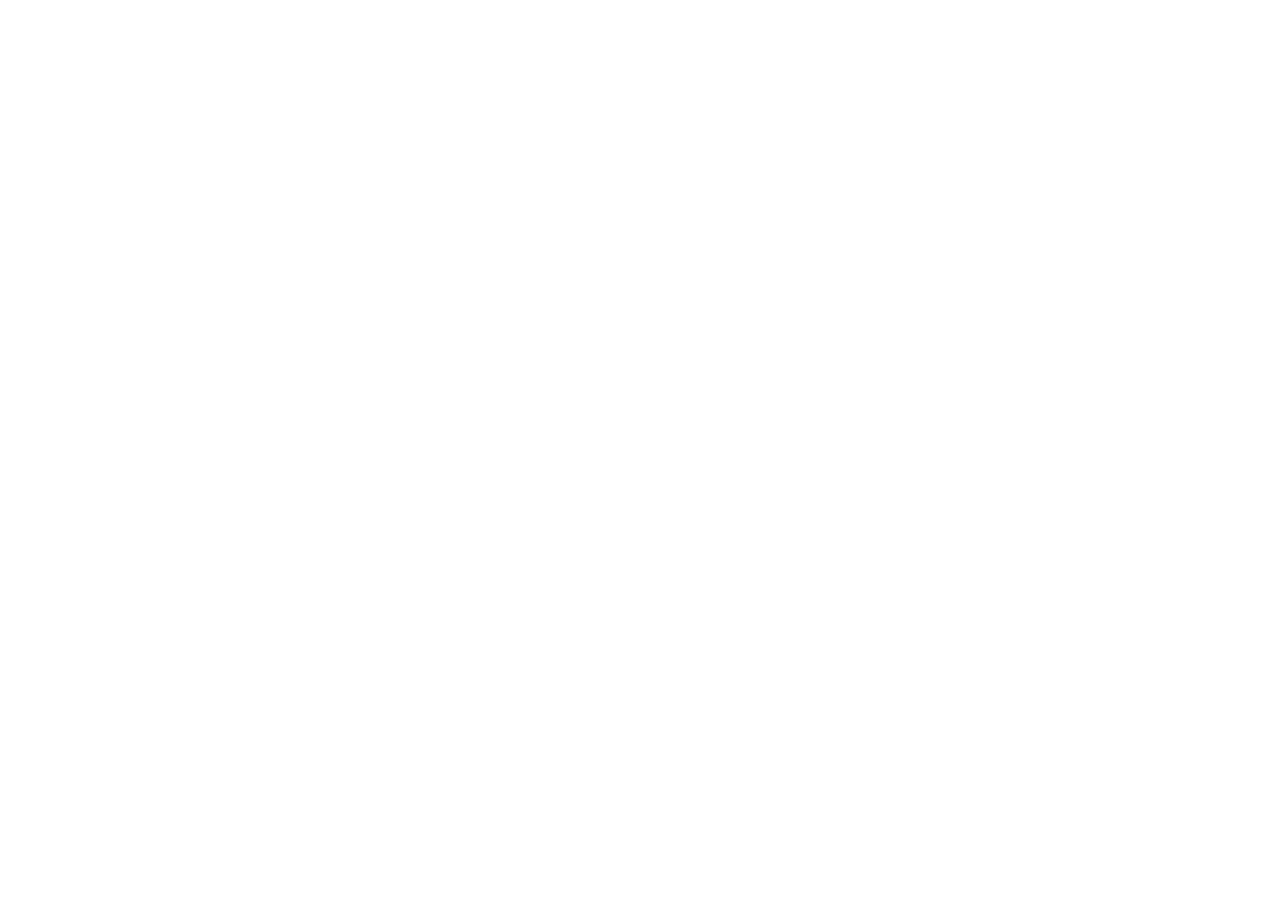
==== index.html @ d32bf558 "Initial commit" ====
<!doctype html>
<html>
  <head>
    <title>Translate Me Maybe!</title>
    <script src="//ajax.googleapis.com/ajax/libs/jquery/2.0.3/jquery.min.js"></script>
    <script src="app.js"></script>
  </head>
  <body>
    <div id="input"></div>
    <div id="output"></div>
  </body>
</html>
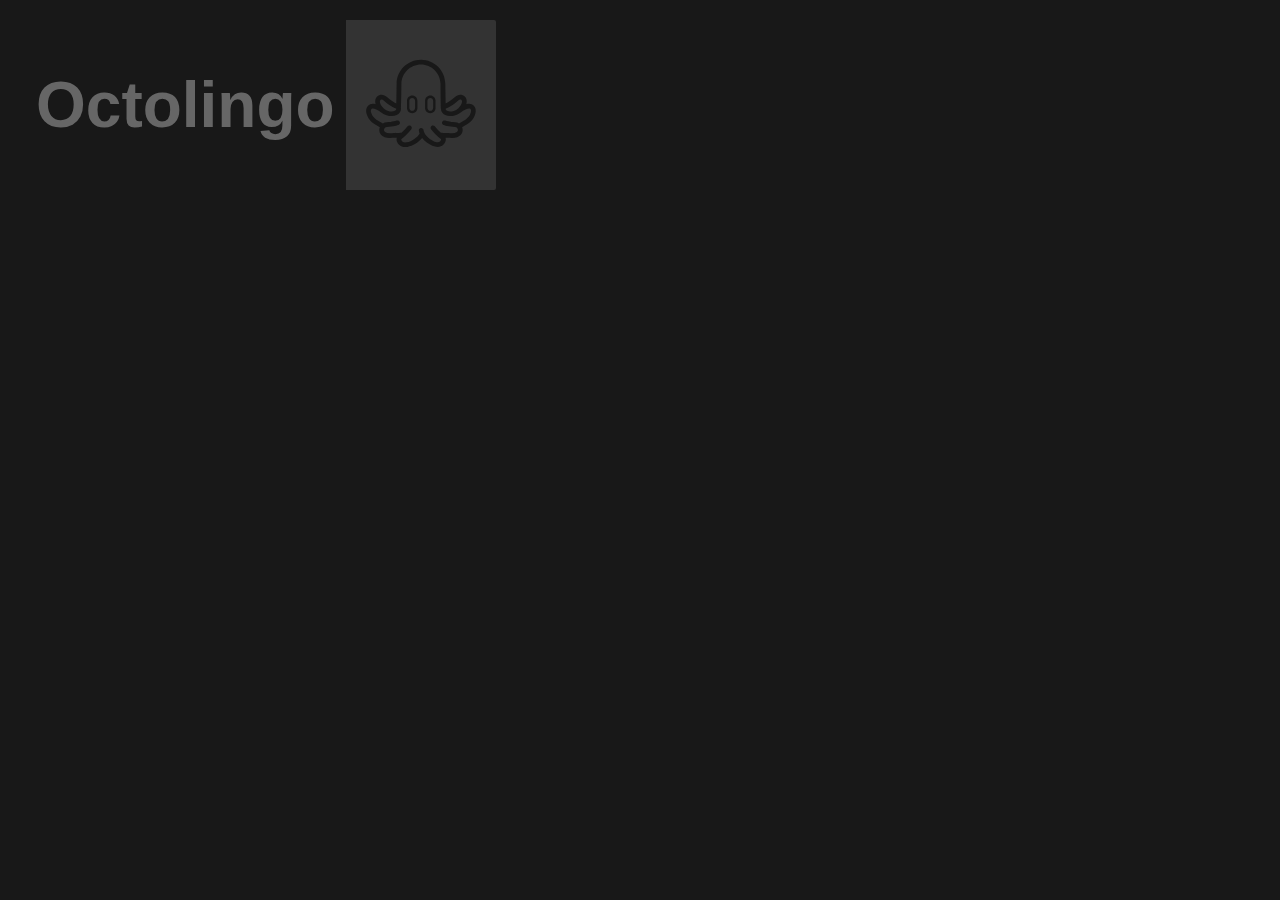
==== commit bb09e2e5: "Start landing page" ====
--- a/index.html
+++ b/index.html
@@ -1,12 +1,24 @@
 <!doctype html>
 <html>
   <head>
-    <title>Translate Me Maybe!</title>
-    <script src="//ajax.googleapis.com/ajax/libs/jquery/2.0.3/jquery.min.js"></script>
-    <script src="app.js"></script>
+    <title>Octolingo</title>
+    <link type="text/css" rel="stylesheet" href="normalize.css">
+    <link type="text/css" rel="stylesheet" href="index.css">
   </head>
   <body>
-    <div id="input"></div>
-    <div id="output"></div>
+    <article id="container">
+      <header class="title">
+        <h1 class="app-name">Octolingo</h1>
+        <div class="logo">
+          <svg xmlns="http://www.w3.org/2000/svg" xmlns:xlink="http://www.w3.org/1999/xlink" version="1.1" id="octolingo-logo" x="0px" y="0px" width="150px" height="170px" viewBox="0 0 100 100" enable-background="new 0 0 100 100" xml:space="preserve">
+              <g>
+                <path fill="#181818" d="M83.755,50.834c-0.767-0.354-1.901-0.523-3.522-0.081c0.634-2.24,0.009-3.988-1.062-5.021   c-1.785-1.722-4.676-1.507-6.722,0.498c-2.083,2.043-4.499,3.367-6.027,4.077l-0.224-12.98c0-8.926-7.262-16.189-16.188-16.189   c-0.011,0-0.023,0.001-0.035,0.001c-0.011,0-0.024-0.001-0.035-0.001c-8.926,0-16.188,7.263-16.188,16.162l-0.224,13.008   c-1.528-0.71-3.944-2.036-6.027-4.077c-2.046-2.005-4.936-2.22-6.721-0.498c-1.071,1.033-1.696,2.781-1.062,5.021   c-1.623-0.442-2.758-0.273-3.523,0.081c-2.629,1.215-3.42,3.96-2.115,7.341c1.392,3.609,3.892,5.541,8.478,7.924   c-0.232,0.582-0.368,1.208-0.375,1.859c-0.027,2.37,1.756,5.179,6.87,5.296c0.225,0.006,0.508,0.008,0.833,0.008   c1.071,0,2.601-0.028,4.019-0.078c-0.132,0.371-0.189,0.723-0.203,1.02c-0.058,1.252,0.556,2.586,1.684,3.659   c1.068,1.018,2.481,1.54,4.141,1.54c0.484,0,0.989-0.045,1.513-0.134c3.362-0.574,7.408-3.095,9.736-5.868   c1.551,2.025,3.855,3.924,6.741,5.079c1.296,0.518,2.512,0.776,3.612,0.776c1.483,0,2.754-0.467,3.726-1.394   c1.127-1.073,1.741-2.407,1.684-3.659c-0.014-0.295-0.07-0.645-0.202-1.016c1.335,0.048,2.754,0.074,3.762,0.074   c0.312,0,0.584-0.002,0.803-0.008c5.115-0.117,6.896-2.926,6.87-5.296c-0.008-0.651-0.144-1.277-0.376-1.857   c4.588-2.385,7.086-4.316,8.479-7.926C87.175,54.794,86.385,52.049,83.755,50.834z M74.631,48.457   c0.925-0.907,1.915-0.926,2.374-0.481c0.639,0.615,0.65,2.556-1.928,5.385c-0.027,0.029-0.048,0.067-0.073,0.099   c-0.213,0.15-0.422,0.297-0.643,0.462c-2.44,1.815-5.372,2.032-6.892,1.319c-0.7-0.329-0.929-0.762-1.009-1.072   c0.014-0.089,0.023-0.18,0.022-0.272l-0.004-0.22C67.889,53.123,71.528,51.499,74.631,48.457z M24.87,53.36   c-2.578-2.829-2.565-4.77-1.927-5.385c0.46-0.444,1.449-0.426,2.374,0.481c3.105,3.044,6.744,4.667,8.152,5.221l-0.004,0.218   c-0.002,0.095,0.008,0.186,0.022,0.274c-0.081,0.312-0.311,0.741-1.008,1.07c-1.521,0.715-4.453,0.496-6.891-1.32   c-0.221-0.164-0.433-0.312-0.646-0.463C24.917,53.426,24.897,53.39,24.87,53.36z M82.961,57.053   c-0.999,2.586-2.731,4.102-7.585,6.578c-0.77-0.506-1.668-0.805-2.618-0.805c-3.541,0-6.658-1.068-6.706-1.085   c-0.812-0.284-1.7,0.144-1.984,0.955c-0.286,0.812,0.141,1.701,0.953,1.987c0.146,0.052,3.637,1.262,7.737,1.262   c1.068,0,1.881,1.081,1.893,2.049c0.014,1.289-1.415,2.087-3.824,2.143c-1.639,0.041-6.04-0.076-7.321-0.248   c-0.084-0.012-0.166-0.012-0.248-0.01c-1.439-1.276-2.769-2.58-4.078-4.308c-0.521-0.686-1.497-0.819-2.184-0.299   c-0.686,0.521-0.82,1.499-0.3,2.185c2.037,2.686,4.12,4.462,6.328,6.341c0.014,0.014,0.029,0.024,0.046,0.036   c0.34,0.271,0.348,0.455,0.351,0.514c0.013,0.271-0.204,0.768-0.719,1.258c-1.062,1.011-3.172,0.323-4.028-0.022   c-3.604-1.443-6.871-4.952-6.993-7.512c-0.042-0.859-0.781-1.524-1.631-1.481c-0.86,0.04-1.525,0.771-1.483,1.631   c0.033,0.69,0.211,1.444,0.51,2.221c-1.386,2.256-5.307,5.197-8.564,5.755c-1.328,0.225-2.33,0.026-2.979-0.591   c-0.514-0.49-0.731-0.986-0.719-1.258c0.003-0.059,0.012-0.243,0.352-0.514c0.015-0.012,0.029-0.022,0.044-0.036   c2.206-1.878,4.289-3.651,6.329-6.341c0.521-0.686,0.387-1.663-0.3-2.185c-0.686-0.521-1.663-0.387-2.184,0.299   c-1.31,1.728-2.639,3.031-4.078,4.308c-0.082-0.002-0.164-0.002-0.249,0.01c-1.233,0.167-5.936,0.287-7.606,0.248   c-2.41-0.056-3.839-0.854-3.824-2.143c0.011-0.968,0.823-2.049,1.893-2.049c4.1,0,7.59-1.21,7.737-1.262   c0.812-0.286,1.238-1.172,0.955-1.985c-0.284-0.812-1.173-1.239-1.987-0.957c-0.031,0.012-3.155,1.085-6.705,1.085   c-0.951,0-1.85,0.299-2.619,0.805c-4.853-2.477-6.587-3.992-7.585-6.578c-1.032-2.673,0.093-3.192,0.515-3.39   c0.752-0.348,3.19,0.5,6.225,2.757c3.092,2.303,7.238,2.978,10.079,1.642c1.717-0.808,2.754-2.286,2.846-4.057   c0.202-3.88,0.284-16.148,0.289-16.679c0-7.196,5.843-13.05,13.034-13.069c7.191,0.02,13.036,5.873,13.036,13.08   c0.003,0.52,0.086,12.789,0.287,16.668c0.093,1.771,1.129,3.249,2.846,4.057c2.842,1.336,6.986,0.661,10.079-1.642   c3.034-2.257,5.472-3.104,6.225-2.757C82.87,53.86,83.993,54.38,82.961,57.053z"/>
+                <path fill="#181818" d="M44.141,45.028c-1.916,0-3.474,1.56-3.474,3.475v4.775c0,1.915,1.558,3.474,3.474,3.474   s3.475-1.559,3.475-3.474v-4.775C47.616,46.588,46.057,45.028,44.141,45.028z M46.057,53.278c0,1.058-0.859,1.915-1.916,1.915   c-1.056,0-1.916-0.857-1.916-1.915v-4.775c0-1.055,0.86-1.915,1.916-1.915c1.057,0,1.916,0.86,1.916,1.915V53.278z"/>
+                <path fill="#181818" d="M56.199,45.028c-1.917,0-3.475,1.56-3.475,3.475v4.775c0,1.915,1.558,3.474,3.475,3.474   c1.915,0,3.474-1.559,3.474-3.474v-4.775C59.673,46.588,58.114,45.028,56.199,45.028z M58.114,53.278   c0,1.058-0.859,1.915-1.915,1.915c-1.057,0-1.917-0.857-1.917-1.915v-4.775c0-1.055,0.86-1.915,1.917-1.915   c1.056,0,1.915,0.86,1.915,1.915V53.278z"/>
+              </g>
+          </svg>
+        </div>
+      </header>
+    </article>
   </body>
 </html>--- a/index.css
+++ b/index.css
@@ -0,0 +1,77 @@
+* {
+  box-sizing: border-box;
+}
+
+body {
+  background-color: rgb(24, 24, 24);
+  color: rgb(204, 204, 204);
+  font-size: 14px;
+  font-family: "Roboto", arial, sans-serif;
+}
+
+.title {
+  -webkit-user-select: none;
+  cursor: pointer;
+  position: absolute;
+  top: 18px;
+  left: 18px;
+  z-index: 100;
+  border: 2px solid rgba(51, 51, 51, 0);
+  border-radius: 2px;
+}
+
+.title .app-name {
+  color: rgb(102, 102, 102);
+  padding: 5px;
+  padding-right: 35px;
+}
+
+
+.title .logo {
+  background-color: rgb(51, 51, 51);
+  position: absolute;
+
+  border-top-right-radius:2px;
+  border-bottom-right-radius:2px;
+  top: 0;
+  right: 0;
+  bottom: 0;
+}
+
+.title .logo svg {
+  margin-top: -2px;
+}
+
+.title:hover {
+  border: 2px solid rgb(15, 175, 88);
+}
+
+.title:hover .logo {
+  background-color: rgb(15, 175, 88);
+  border-top-right-radius:0px;
+  border-bottom-right-radius:0px;
+}
+
+.title:hover .app-name {
+  color: rgb(204, 204, 204);
+}
+
+
+.title {
+  width: 480px;
+  text-align: left;
+}
+
+.title .app-name {
+  font-size: 4rem;
+  padding-left: 1rem;
+}
+
+#container {
+  display: block;
+  margin: 0 auto;
+  font-family: "Roboto", arial, sans-serif;
+  width: 480px;
+  text-align: center;
+  height: 100%;
+}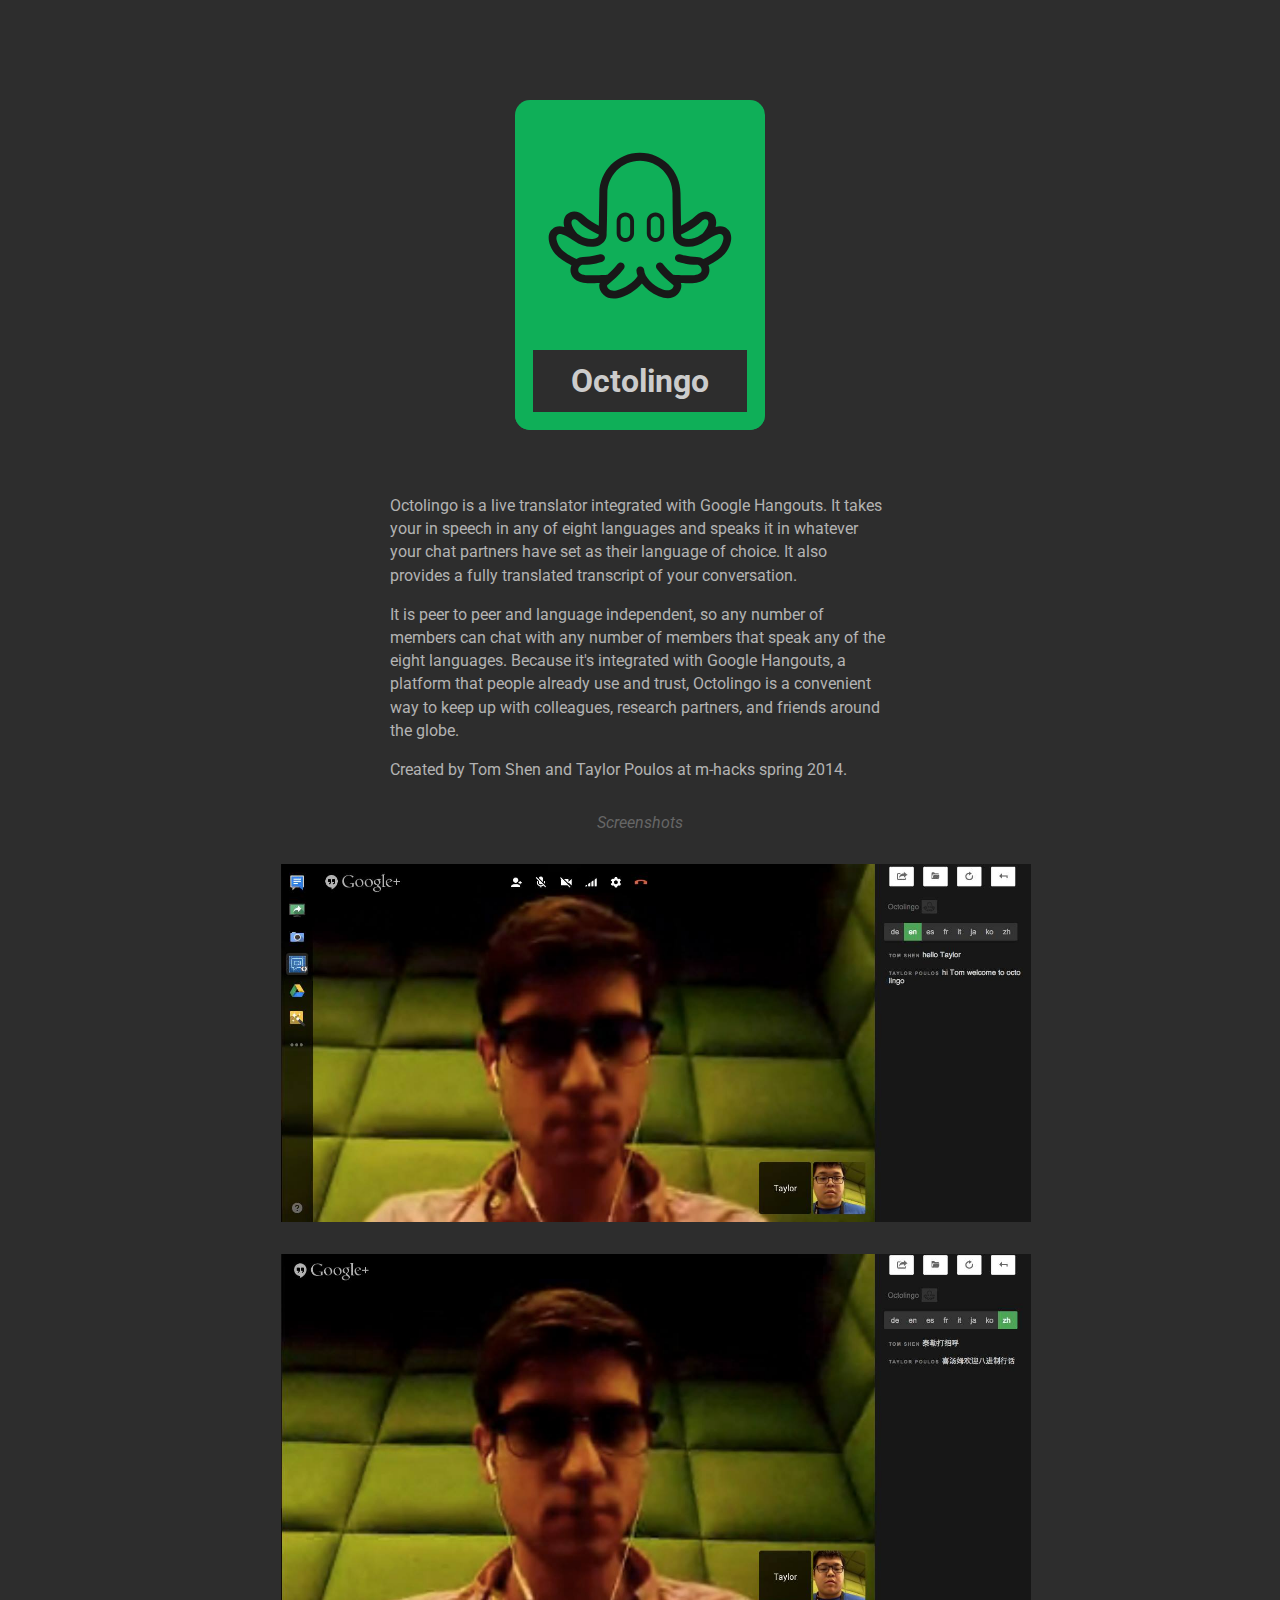
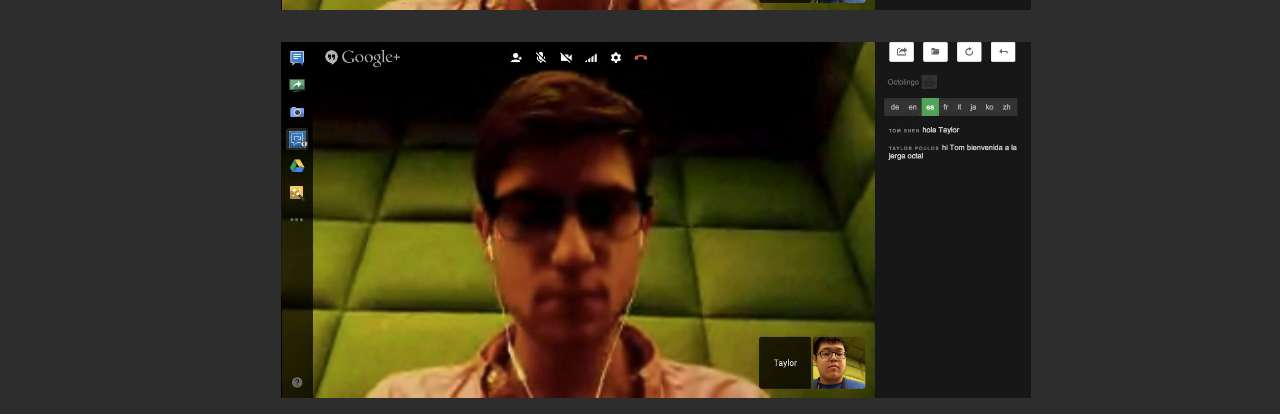
==== commit 65a71cbb: "Moved directories" ====
--- a/index.html
+++ b/index.html
@@ -1,24 +1,38 @@
-<!doctype html>
-<html>
-  <head>
-    <title>Octolingo</title>
-    <link type="text/css" rel="stylesheet" href="normalize.css">
-    <link type="text/css" rel="stylesheet" href="index.css">
-  </head>
-  <body>
-    <article id="container">
-      <header class="title">
-        <h1 class="app-name">Octolingo</h1>
-        <div class="logo">
-          <svg xmlns="http://www.w3.org/2000/svg" xmlns:xlink="http://www.w3.org/1999/xlink" version="1.1" id="octolingo-logo" x="0px" y="0px" width="150px" height="170px" viewBox="0 0 100 100" enable-background="new 0 0 100 100" xml:space="preserve">
-              <g>
-                <path fill="#181818" d="M83.755,50.834c-0.767-0.354-1.901-0.523-3.522-0.081c0.634-2.24,0.009-3.988-1.062-5.021   c-1.785-1.722-4.676-1.507-6.722,0.498c-2.083,2.043-4.499,3.367-6.027,4.077l-0.224-12.98c0-8.926-7.262-16.189-16.188-16.189   c-0.011,0-0.023,0.001-0.035,0.001c-0.011,0-0.024-0.001-0.035-0.001c-8.926,0-16.188,7.263-16.188,16.162l-0.224,13.008   c-1.528-0.71-3.944-2.036-6.027-4.077c-2.046-2.005-4.936-2.22-6.721-0.498c-1.071,1.033-1.696,2.781-1.062,5.021   c-1.623-0.442-2.758-0.273-3.523,0.081c-2.629,1.215-3.42,3.96-2.115,7.341c1.392,3.609,3.892,5.541,8.478,7.924   c-0.232,0.582-0.368,1.208-0.375,1.859c-0.027,2.37,1.756,5.179,6.87,5.296c0.225,0.006,0.508,0.008,0.833,0.008   c1.071,0,2.601-0.028,4.019-0.078c-0.132,0.371-0.189,0.723-0.203,1.02c-0.058,1.252,0.556,2.586,1.684,3.659   c1.068,1.018,2.481,1.54,4.141,1.54c0.484,0,0.989-0.045,1.513-0.134c3.362-0.574,7.408-3.095,9.736-5.868   c1.551,2.025,3.855,3.924,6.741,5.079c1.296,0.518,2.512,0.776,3.612,0.776c1.483,0,2.754-0.467,3.726-1.394   c1.127-1.073,1.741-2.407,1.684-3.659c-0.014-0.295-0.07-0.645-0.202-1.016c1.335,0.048,2.754,0.074,3.762,0.074   c0.312,0,0.584-0.002,0.803-0.008c5.115-0.117,6.896-2.926,6.87-5.296c-0.008-0.651-0.144-1.277-0.376-1.857   c4.588-2.385,7.086-4.316,8.479-7.926C87.175,54.794,86.385,52.049,83.755,50.834z M74.631,48.457   c0.925-0.907,1.915-0.926,2.374-0.481c0.639,0.615,0.65,2.556-1.928,5.385c-0.027,0.029-0.048,0.067-0.073,0.099   c-0.213,0.15-0.422,0.297-0.643,0.462c-2.44,1.815-5.372,2.032-6.892,1.319c-0.7-0.329-0.929-0.762-1.009-1.072   c0.014-0.089,0.023-0.18,0.022-0.272l-0.004-0.22C67.889,53.123,71.528,51.499,74.631,48.457z M24.87,53.36   c-2.578-2.829-2.565-4.77-1.927-5.385c0.46-0.444,1.449-0.426,2.374,0.481c3.105,3.044,6.744,4.667,8.152,5.221l-0.004,0.218   c-0.002,0.095,0.008,0.186,0.022,0.274c-0.081,0.312-0.311,0.741-1.008,1.07c-1.521,0.715-4.453,0.496-6.891-1.32   c-0.221-0.164-0.433-0.312-0.646-0.463C24.917,53.426,24.897,53.39,24.87,53.36z M82.961,57.053   c-0.999,2.586-2.731,4.102-7.585,6.578c-0.77-0.506-1.668-0.805-2.618-0.805c-3.541,0-6.658-1.068-6.706-1.085   c-0.812-0.284-1.7,0.144-1.984,0.955c-0.286,0.812,0.141,1.701,0.953,1.987c0.146,0.052,3.637,1.262,7.737,1.262   c1.068,0,1.881,1.081,1.893,2.049c0.014,1.289-1.415,2.087-3.824,2.143c-1.639,0.041-6.04-0.076-7.321-0.248   c-0.084-0.012-0.166-0.012-0.248-0.01c-1.439-1.276-2.769-2.58-4.078-4.308c-0.521-0.686-1.497-0.819-2.184-0.299   c-0.686,0.521-0.82,1.499-0.3,2.185c2.037,2.686,4.12,4.462,6.328,6.341c0.014,0.014,0.029,0.024,0.046,0.036   c0.34,0.271,0.348,0.455,0.351,0.514c0.013,0.271-0.204,0.768-0.719,1.258c-1.062,1.011-3.172,0.323-4.028-0.022   c-3.604-1.443-6.871-4.952-6.993-7.512c-0.042-0.859-0.781-1.524-1.631-1.481c-0.86,0.04-1.525,0.771-1.483,1.631   c0.033,0.69,0.211,1.444,0.51,2.221c-1.386,2.256-5.307,5.197-8.564,5.755c-1.328,0.225-2.33,0.026-2.979-0.591   c-0.514-0.49-0.731-0.986-0.719-1.258c0.003-0.059,0.012-0.243,0.352-0.514c0.015-0.012,0.029-0.022,0.044-0.036   c2.206-1.878,4.289-3.651,6.329-6.341c0.521-0.686,0.387-1.663-0.3-2.185c-0.686-0.521-1.663-0.387-2.184,0.299   c-1.31,1.728-2.639,3.031-4.078,4.308c-0.082-0.002-0.164-0.002-0.249,0.01c-1.233,0.167-5.936,0.287-7.606,0.248   c-2.41-0.056-3.839-0.854-3.824-2.143c0.011-0.968,0.823-2.049,1.893-2.049c4.1,0,7.59-1.21,7.737-1.262   c0.812-0.286,1.238-1.172,0.955-1.985c-0.284-0.812-1.173-1.239-1.987-0.957c-0.031,0.012-3.155,1.085-6.705,1.085   c-0.951,0-1.85,0.299-2.619,0.805c-4.853-2.477-6.587-3.992-7.585-6.578c-1.032-2.673,0.093-3.192,0.515-3.39   c0.752-0.348,3.19,0.5,6.225,2.757c3.092,2.303,7.238,2.978,10.079,1.642c1.717-0.808,2.754-2.286,2.846-4.057   c0.202-3.88,0.284-16.148,0.289-16.679c0-7.196,5.843-13.05,13.034-13.069c7.191,0.02,13.036,5.873,13.036,13.08   c0.003,0.52,0.086,12.789,0.287,16.668c0.093,1.771,1.129,3.249,2.846,4.057c2.842,1.336,6.986,0.661,10.079-1.642   c3.034-2.257,5.472-3.104,6.225-2.757C82.87,53.86,83.993,54.38,82.961,57.053z"/>
-                <path fill="#181818" d="M44.141,45.028c-1.916,0-3.474,1.56-3.474,3.475v4.775c0,1.915,1.558,3.474,3.474,3.474   s3.475-1.559,3.475-3.474v-4.775C47.616,46.588,46.057,45.028,44.141,45.028z M46.057,53.278c0,1.058-0.859,1.915-1.916,1.915   c-1.056,0-1.916-0.857-1.916-1.915v-4.775c0-1.055,0.86-1.915,1.916-1.915c1.057,0,1.916,0.86,1.916,1.915V53.278z"/>
-                <path fill="#181818" d="M56.199,45.028c-1.917,0-3.475,1.56-3.475,3.475v4.775c0,1.915,1.558,3.474,3.475,3.474   c1.915,0,3.474-1.559,3.474-3.474v-4.775C59.673,46.588,58.114,45.028,56.199,45.028z M58.114,53.278   c0,1.058-0.859,1.915-1.915,1.915c-1.057,0-1.917-0.857-1.917-1.915v-4.775c0-1.055,0.86-1.915,1.917-1.915   c1.056,0,1.915,0.86,1.915,1.915V53.278z"/>
-              </g>
-          </svg>
-        </div>
-      </header>
-    </article>
-  </body>
+ <html>
+ <head>
+ 	<title>Octolingo :: Live Translator</title>
+	<link rel="stylesheet" type="text/css" href="style-web.css">
+
+	<link href='http://fonts.googleapis.com/css?family=Roboto:400,700' rel='stylesheet' type='text/css'>
+	 
+	<script src="https://ajax.googleapis.com/ajax/libs/jquery/1.10.2/jquery.min.js"></script>
+ </head>
+ <body>
+ 	<div class="brand">
+		<div class="logo">
+			<svg xmlns="http://www.w3.org/2000/svg" xmlns:xlink="http://www.w3.org/1999/xlink" version="1.1" id="octolingo-logo" x="0px" y="0px" width="250px" height="250px" viewBox="0 0 100 100" enable-background="new 0 0 100 100" xml:space="preserve">
+			<g>
+				<path fill="#181818" d="M83.755,50.834c-0.767-0.354-1.901-0.523-3.522-0.081c0.634-2.24,0.009-3.988-1.062-5.021   c-1.785-1.722-4.676-1.507-6.722,0.498c-2.083,2.043-4.499,3.367-6.027,4.077l-0.224-12.98c0-8.926-7.262-16.189-16.188-16.189   c-0.011,0-0.023,0.001-0.035,0.001c-0.011,0-0.024-0.001-0.035-0.001c-8.926,0-16.188,7.263-16.188,16.162l-0.224,13.008   c-1.528-0.71-3.944-2.036-6.027-4.077c-2.046-2.005-4.936-2.22-6.721-0.498c-1.071,1.033-1.696,2.781-1.062,5.021   c-1.623-0.442-2.758-0.273-3.523,0.081c-2.629,1.215-3.42,3.96-2.115,7.341c1.392,3.609,3.892,5.541,8.478,7.924   c-0.232,0.582-0.368,1.208-0.375,1.859c-0.027,2.37,1.756,5.179,6.87,5.296c0.225,0.006,0.508,0.008,0.833,0.008   c1.071,0,2.601-0.028,4.019-0.078c-0.132,0.371-0.189,0.723-0.203,1.02c-0.058,1.252,0.556,2.586,1.684,3.659   c1.068,1.018,2.481,1.54,4.141,1.54c0.484,0,0.989-0.045,1.513-0.134c3.362-0.574,7.408-3.095,9.736-5.868   c1.551,2.025,3.855,3.924,6.741,5.079c1.296,0.518,2.512,0.776,3.612,0.776c1.483,0,2.754-0.467,3.726-1.394   c1.127-1.073,1.741-2.407,1.684-3.659c-0.014-0.295-0.07-0.645-0.202-1.016c1.335,0.048,2.754,0.074,3.762,0.074   c0.312,0,0.584-0.002,0.803-0.008c5.115-0.117,6.896-2.926,6.87-5.296c-0.008-0.651-0.144-1.277-0.376-1.857   c4.588-2.385,7.086-4.316,8.479-7.926C87.175,54.794,86.385,52.049,83.755,50.834z M74.631,48.457   c0.925-0.907,1.915-0.926,2.374-0.481c0.639,0.615,0.65,2.556-1.928,5.385c-0.027,0.029-0.048,0.067-0.073,0.099   c-0.213,0.15-0.422,0.297-0.643,0.462c-2.44,1.815-5.372,2.032-6.892,1.319c-0.7-0.329-0.929-0.762-1.009-1.072   c0.014-0.089,0.023-0.18,0.022-0.272l-0.004-0.22C67.889,53.123,71.528,51.499,74.631,48.457z M24.87,53.36   c-2.578-2.829-2.565-4.77-1.927-5.385c0.46-0.444,1.449-0.426,2.374,0.481c3.105,3.044,6.744,4.667,8.152,5.221l-0.004,0.218   c-0.002,0.095,0.008,0.186,0.022,0.274c-0.081,0.312-0.311,0.741-1.008,1.07c-1.521,0.715-4.453,0.496-6.891-1.32   c-0.221-0.164-0.433-0.312-0.646-0.463C24.917,53.426,24.897,53.39,24.87,53.36z M82.961,57.053   c-0.999,2.586-2.731,4.102-7.585,6.578c-0.77-0.506-1.668-0.805-2.618-0.805c-3.541,0-6.658-1.068-6.706-1.085   c-0.812-0.284-1.7,0.144-1.984,0.955c-0.286,0.812,0.141,1.701,0.953,1.987c0.146,0.052,3.637,1.262,7.737,1.262   c1.068,0,1.881,1.081,1.893,2.049c0.014,1.289-1.415,2.087-3.824,2.143c-1.639,0.041-6.04-0.076-7.321-0.248   c-0.084-0.012-0.166-0.012-0.248-0.01c-1.439-1.276-2.769-2.58-4.078-4.308c-0.521-0.686-1.497-0.819-2.184-0.299   c-0.686,0.521-0.82,1.499-0.3,2.185c2.037,2.686,4.12,4.462,6.328,6.341c0.014,0.014,0.029,0.024,0.046,0.036   c0.34,0.271,0.348,0.455,0.351,0.514c0.013,0.271-0.204,0.768-0.719,1.258c-1.062,1.011-3.172,0.323-4.028-0.022   c-3.604-1.443-6.871-4.952-6.993-7.512c-0.042-0.859-0.781-1.524-1.631-1.481c-0.86,0.04-1.525,0.771-1.483,1.631   c0.033,0.69,0.211,1.444,0.51,2.221c-1.386,2.256-5.307,5.197-8.564,5.755c-1.328,0.225-2.33,0.026-2.979-0.591   c-0.514-0.49-0.731-0.986-0.719-1.258c0.003-0.059,0.012-0.243,0.352-0.514c0.015-0.012,0.029-0.022,0.044-0.036   c2.206-1.878,4.289-3.651,6.329-6.341c0.521-0.686,0.387-1.663-0.3-2.185c-0.686-0.521-1.663-0.387-2.184,0.299   c-1.31,1.728-2.639,3.031-4.078,4.308c-0.082-0.002-0.164-0.002-0.249,0.01c-1.233,0.167-5.936,0.287-7.606,0.248   c-2.41-0.056-3.839-0.854-3.824-2.143c0.011-0.968,0.823-2.049,1.893-2.049c4.1,0,7.59-1.21,7.737-1.262   c0.812-0.286,1.238-1.172,0.955-1.985c-0.284-0.812-1.173-1.239-1.987-0.957c-0.031,0.012-3.155,1.085-6.705,1.085   c-0.951,0-1.85,0.299-2.619,0.805c-4.853-2.477-6.587-3.992-7.585-6.578c-1.032-2.673,0.093-3.192,0.515-3.39   c0.752-0.348,3.19,0.5,6.225,2.757c3.092,2.303,7.238,2.978,10.079,1.642c1.717-0.808,2.754-2.286,2.846-4.057   c0.202-3.88,0.284-16.148,0.289-16.679c0-7.196,5.843-13.05,13.034-13.069c7.191,0.02,13.036,5.873,13.036,13.08   c0.003,0.52,0.086,12.789,0.287,16.668c0.093,1.771,1.129,3.249,2.846,4.057c2.842,1.336,6.986,0.661,10.079-1.642   c3.034-2.257,5.472-3.104,6.225-2.757C82.87,53.86,83.993,54.38,82.961,57.053z"/>
+				<path fill="#181818" d="M44.141,45.028c-1.916,0-3.474,1.56-3.474,3.475v4.775c0,1.915,1.558,3.474,3.474,3.474   s3.475-1.559,3.475-3.474v-4.775C47.616,46.588,46.057,45.028,44.141,45.028z M46.057,53.278c0,1.058-0.859,1.915-1.916,1.915   c-1.056,0-1.916-0.857-1.916-1.915v-4.775c0-1.055,0.86-1.915,1.916-1.915c1.057,0,1.916,0.86,1.916,1.915V53.278z"/>
+				<path fill="#181818" d="M56.199,45.028c-1.917,0-3.475,1.56-3.475,3.475v4.775c0,1.915,1.558,3.474,3.475,3.474   c1.915,0,3.474-1.559,3.474-3.474v-4.775C59.673,46.588,58.114,45.028,56.199,45.028z M58.114,53.278   c0,1.058-0.859,1.915-1.915,1.915c-1.057,0-1.917-0.857-1.917-1.915v-4.775c0-1.055,0.86-1.915,1.917-1.915   c1.056,0,1.915,0.86,1.915,1.915V53.278z"/>
+			</g>
+			</svg>
+		</div>
+		<div class="app-name">Octolingo</div>
+	</div>
+	<div class="description">
+		<p>Octolingo is a live translator integrated with Google Hangouts. It takes your in speech in any of eight languages and speaks it in whatever your chat partners have set as their language of choice. It also provides a fully translated transcript of your conversation.
+		
+		<p>It is peer to peer and language independent, so any number of members can chat with any number of members that speak any of the eight languages. Because it's integrated with Google Hangouts, a platform that people already use and trust, Octolingo is a convenient way to keep up with colleagues, research partners, and friends around the globe.
+
+		<p>Created by Tom Shen and Taylor Poulos at m-hacks spring 2014.
+	</div>
+
+	<div class="screenshots">
+		<div class="screenshots-title">Screenshots</div>
+		<img src="shot_1.jpg">
+		<img src="shot_2.jpg">
+		<img src="shot_3.jpg">
+	</div>
+</body>
 </html>--- a/style-web.css
+++ b/style-web.css
@@ -0,0 +1,158 @@
+body { 
+	background-color: rgb(45, 45, 45);
+	font-family: "Roboto", arial, sans-serif;
+	color: rgb(204, 204, 204);
+	font-size: 16px;
+	width: 500px;
+	margin: auto;
+	padding-top: 100px;
+}
+
+.brand {
+	margin-bottom: 64px;
+}
+
+.logo {
+	background-color: rgb(15, 175, 88);
+	width: 250px;
+	height: 250px;
+	margin: auto;
+	border-top-left-radius: 15px;
+	border-top-right-radius: 15px;
+}
+
+.app-name {
+	width: 214px;
+	border-bottom: 18px solid rgb(15, 175, 88);
+	border-left: 18px solid rgb(15, 175, 88);
+	border-right: 18px solid rgb(15, 175, 88);
+	border-bottom-left-radius: 15px;
+	border-bottom-right-radius: 15px;
+
+	text-align: center;
+	margin: auto;
+	font-size: 32px;
+	font-weight: bold;
+	padding: 12px 0px;
+
+
+	-webkit-user-select: none;
+}
+
+p {
+	color:rgb(179, 179 ,179);
+	line-height: 1.45;
+}
+
+img {
+	width: 750;
+	margin-left: -125;
+	padding: 16px;
+}
+
+.screenshots-title {
+	padding: 1em;
+	text-align: center;	
+	font-style: italic;
+	color: rgb(102, 102, 102);
+}
+
+.title {
+	-webkit-user-select: none;
+	cursor: pointer;
+	position: absolute;
+	top: 18px;
+	left: 18px;
+	z-index: 100;
+	border: 2px solid rgba(51, 51, 51, 0);
+	border-radius: 2px;
+}
+
+.title .app-name {
+	color: rgb(102, 102, 102);
+	padding: 5px;
+	padding-right: 35px;
+}
+
+
+.title .logo {
+	background-color: rgb(51, 51, 51);
+	position: absolute;
+
+	border-top-right-radius:2px;
+	border-bottom-right-radius:2px;
+	top: 0;
+	right: 0;
+	bottom: 0;
+}
+
+.title:hover {
+	border: 2px solid rgb(15, 175, 88);
+}
+
+.title:hover .logo {
+	background-color: rgb(15, 175, 88);
+	border-top-right-radius:0px;
+	border-bottom-right-radius:0px;
+}
+
+.title:hover .app-name {
+	color: rgb(204, 204, 204);
+}
+
+.language-selector {
+	position: absolute;
+	top: 64px;
+	left: 18px;
+	list-style-type: none;
+	z-index: 100;
+}
+
+.language-selector li {
+	-webkit-user-select: none;
+	display: inline-block;
+	color: rgb(179, 179 ,179);
+	background-color: rgb(51, 51, 51);
+	margin: 0;
+	padding: 9px;
+	cursor: pointer;
+}
+
+.language-selector li:first-child {
+	border-top-left-radius:2px;
+	border-bottom-left-radius:2px;
+	padding-left: 13px;
+}
+.language-selector li:last-child {
+	border-top-right-radius:2px;
+	border-bottom-right-radius:2px;
+	padding-right: 13px;
+}
+
+.language-selector li.is-selected, .language-selector li:hover {
+	background-color: rgb(15, 175, 88);
+	color: white;
+}
+
+.chat-window {
+	position: absolute;
+	overflow-y: auto;
+	padding-bottom: 9px;
+	padding-left: 18px;
+	padding-top: 36px;
+	top: 72px;
+	bottom: 0;
+	z-index: 0;
+}
+
+.chat-element {
+	padding: 9px 0px;
+}
+
+.chat-sender {
+	text-transform: uppercase;
+	font-size: 0.61em;
+	letter-spacing: 0.2em;
+	color: rgb(128, 128 ,128);
+	font-weight: 700;
+}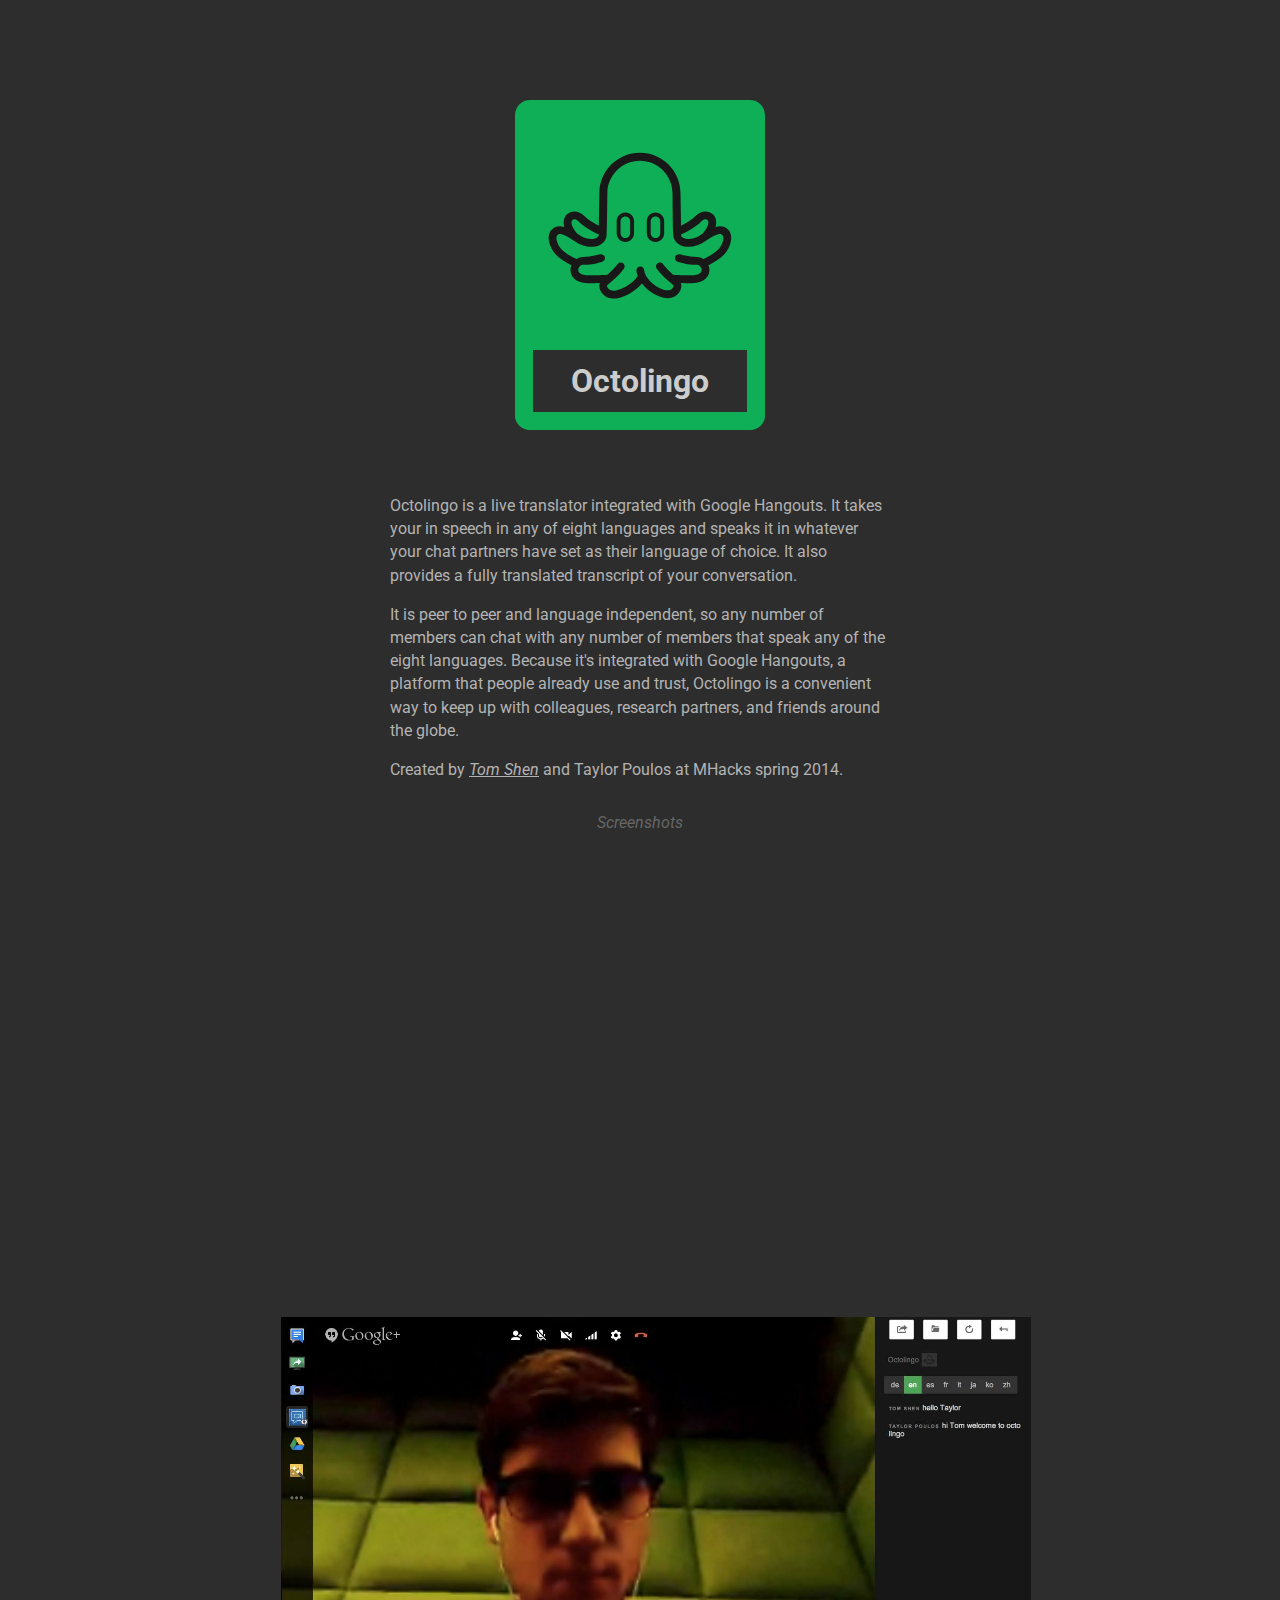
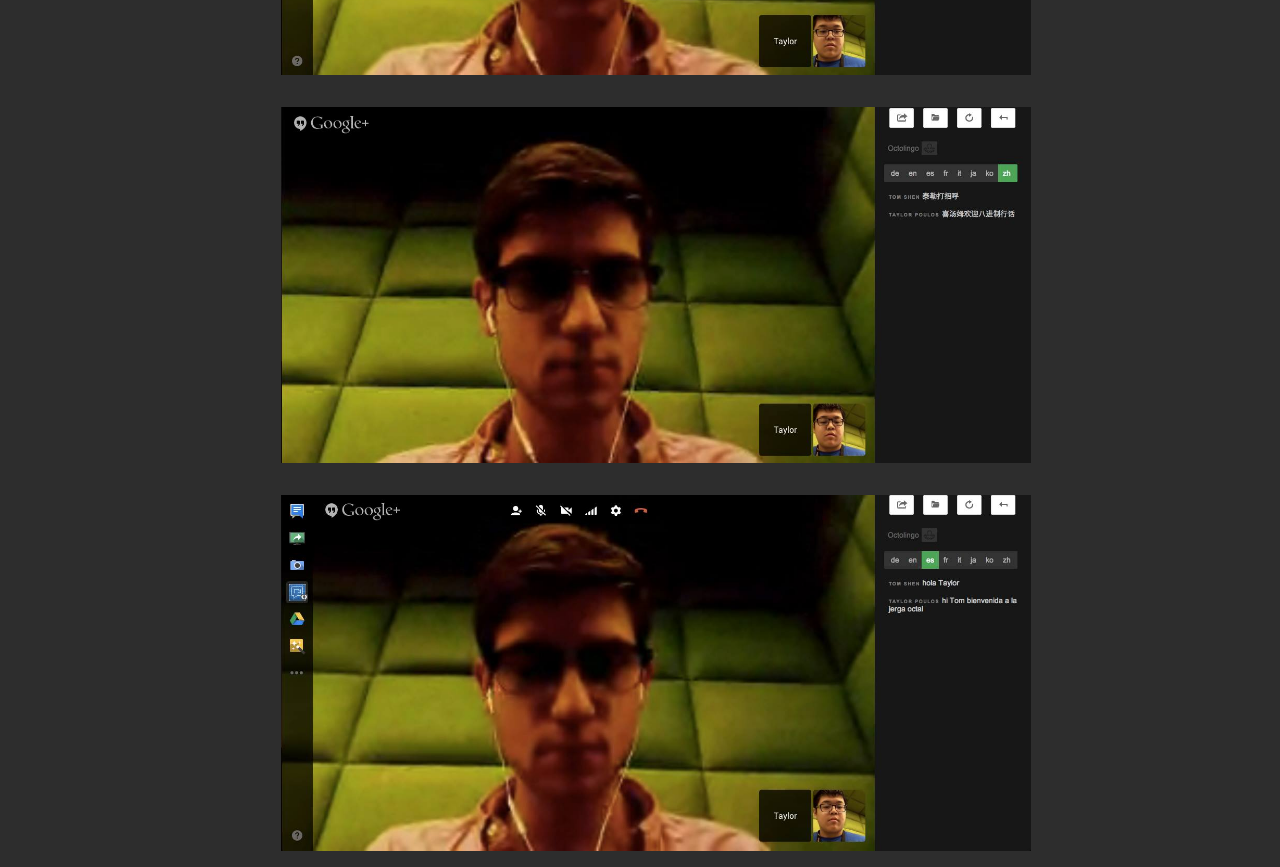
==== commit 7186c983: "added video" ====
--- a/index.html
+++ b/index.html
@@ -25,11 +25,12 @@
 		
 		<p>It is peer to peer and language independent, so any number of members can chat with any number of members that speak any of the eight languages. Because it's integrated with Google Hangouts, a platform that people already use and trust, Octolingo is a convenient way to keep up with colleagues, research partners, and friends around the globe.
 
-		<p>Created by Tom Shen and Taylor Poulos at m-hacks spring 2014.
+		<p>Created by <a href="http://tomshen.me">Tom Shen</a> and Taylor Poulos at MHacks spring 2014.
 	</div>
 
 	<div class="screenshots">
 		<div class="screenshots-title">Screenshots</div>
+		<iframe class="youtube-video" width="750" height="421" src="//www.youtube.com/embed/IQAto39DLqI" frameborder="0" allowfullscreen></iframe>
 		<img src="shot_1.jpg">
 		<img src="shot_2.jpg">
 		<img src="shot_3.jpg">
--- a/style-web.css
+++ b/style-web.css
@@ -44,10 +44,21 @@
 	line-height: 1.45;
 }
 
-img {
+img, .youtube-video {
 	width: 750;
 	margin-left: -125;
 	padding: 16px;
+}
+
+a {
+	color:rgb(179, 179 ,179);
+	font-style: italic;
+}
+a:hover {
+	color:rgb(200, 200 ,200);
+}
+a:active {
+	color:rgb(139, 139 ,139);
 }
 
 .screenshots-title {
